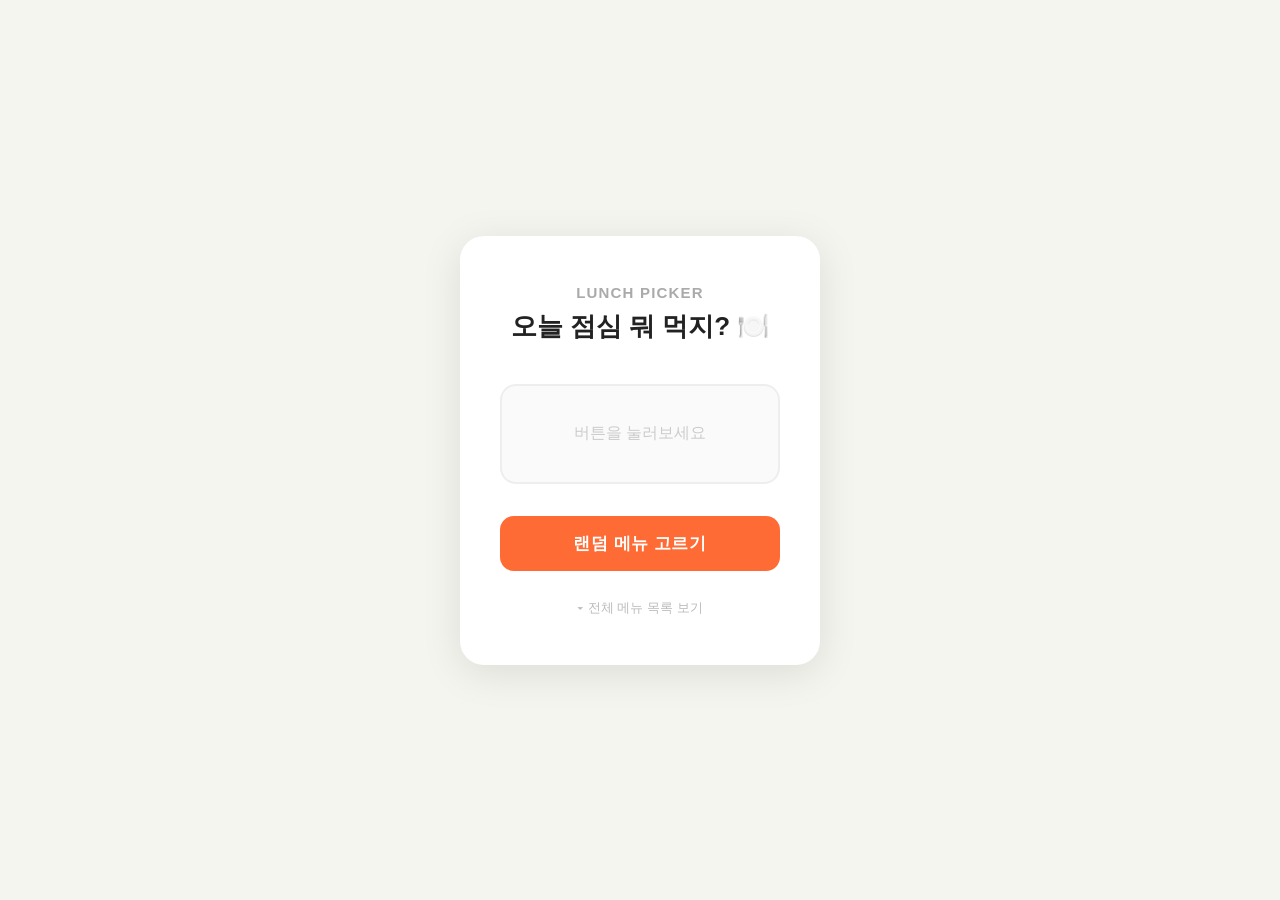
==== lunch-picker.html @ 8c80e116 "Add random lunch menu picker web page Single-file HTML app with clean UI, 20 preset Korean/Western m" ====
<!DOCTYPE html>
<html lang="ko">
<head>
  <meta charset="UTF-8" />
  <meta name="viewport" content="width=device-width, initial-scale=1.0" />
  <title>오늘 점심 뭐 먹지?</title>
  <style>
    /* ===== 전체 레이아웃 ===== */
    * {
      margin: 0;
      padding: 0;
      box-sizing: border-box;
    }

    body {
      font-family: 'Segoe UI', 'Apple SD Gothic Neo', sans-serif;
      background: #f5f5f0;
      min-height: 100vh;
      display: flex;
      align-items: center;
      justify-content: center;
    }

    .card {
      background: #ffffff;
      border-radius: 24px;
      padding: 48px 40px;
      width: 360px;
      text-align: center;
      box-shadow: 0 8px 40px rgba(0, 0, 0, 0.10);
    }

    /* ===== 제목 ===== */
    .title {
      font-size: 15px;
      font-weight: 600;
      letter-spacing: 0.08em;
      color: #aaa;
      text-transform: uppercase;
      margin-bottom: 8px;
    }

    .subtitle {
      font-size: 26px;
      font-weight: 700;
      color: #222;
      margin-bottom: 40px;
    }

    /* ===== 결과 표시 박스 ===== */
    .result-box {
      background: #fafafa;
      border: 2px solid #eee;
      border-radius: 16px;
      padding: 28px 20px;
      margin-bottom: 32px;
      min-height: 100px;
      display: flex;
      align-items: center;
      justify-content: center;
      transition: border-color 0.3s;
    }

    .result-box.highlight {
      border-color: #ff6b35;
      background: #fff8f5;
    }

    .result-text {
      font-size: 32px;
      font-weight: 700;
      color: #333;
      transition: all 0.3s;
    }

    .result-text.placeholder {
      font-size: 16px;
      color: #ccc;
      font-weight: 400;
    }

    /* ===== 버튼 ===== */
    .btn {
      display: inline-block;
      width: 100%;
      padding: 16px;
      background: #ff6b35;
      color: #fff;
      font-size: 17px;
      font-weight: 700;
      border: none;
      border-radius: 14px;
      cursor: pointer;
      transition: background 0.2s, transform 0.1s;
      letter-spacing: 0.03em;
    }

    .btn:hover {
      background: #e85d2a;
    }

    .btn:active {
      transform: scale(0.97);
    }

    /* ===== 메뉴 목록 표시 ===== */
    .menu-list-toggle {
      margin-top: 28px;
      font-size: 13px;
      color: #bbb;
      cursor: pointer;
      user-select: none;
    }

    .menu-list-toggle:hover {
      color: #888;
    }

    .menu-list {
      display: none;
      margin-top: 16px;
      text-align: left;
      background: #fafafa;
      border-radius: 12px;
      padding: 16px 20px;
    }

    .menu-list.open {
      display: block;
    }

    .menu-list p {
      font-size: 13px;
      color: #999;
      margin-bottom: 8px;
    }

    .menu-list ul {
      list-style: none;
      display: flex;
      flex-wrap: wrap;
      gap: 8px;
    }

    .menu-list ul li {
      background: #fff;
      border: 1px solid #eee;
      border-radius: 8px;
      padding: 4px 12px;
      font-size: 13px;
      color: #555;
    }
  </style>
</head>
<body>

<div class="card">
  <p class="title">Lunch Picker</p>
  <h1 class="subtitle">오늘 점심 뭐 먹지? 🍽️</h1>

  <div class="result-box" id="resultBox">
    <p class="result-text placeholder" id="resultText">버튼을 눌러보세요</p>
  </div>

  <button class="btn" onclick="pickMenu()">랜덤 메뉴 고르기</button>

  <div class="menu-list-toggle" onclick="toggleList()">
    ▾ 전체 메뉴 목록 보기
  </div>
  <div class="menu-list" id="menuList"></div>
</div>

<script>
  // ============================================================
  //  메뉴 목록 — 원하는 메뉴를 자유롭게 추가하거나 삭제하세요!
  //  형식: "메뉴 이름",  (마지막 항목 뒤 쉼표는 있어도 없어도 됩니다)
  // ============================================================
  const menus = [
    "된장찌개",
    "김치찌개",
    "부대찌개",
    "순두부찌개",
    "삼겹살",
    "제육볶음",
    "비빔밥",
    "냉면",
    "칼국수",
    "짜장면",
    "짬뽕",
    "탕수육",
    "초밥",
    "라멘",
    "돈까스",
    "파스타",
    "피자",
    "버거",
    "샐러드",
    "샌드위치",
  ];
  // ============================================================

  let lastIndex = -1;

  function pickMenu() {
    if (menus.length === 0) {
      document.getElementById('resultText').textContent = '메뉴가 없어요!';
      return;
    }

    // 같은 메뉴가 연속으로 나오지 않도록 처리
    let index;
    do {
      index = Math.floor(Math.random() * menus.length);
    } while (menus.length > 1 && index === lastIndex);
    lastIndex = index;

    const resultText = document.getElementById('resultText');
    const resultBox  = document.getElementById('resultBox');

    resultText.className = 'result-text';
    resultText.textContent = menus[index];
    resultBox.classList.add('highlight');

    setTimeout(() => resultBox.classList.remove('highlight'), 600);
  }

  function toggleList() {
    const list = document.getElementById('menuList');
    list.classList.toggle('open');

    if (list.classList.contains('open') && list.innerHTML === '') {
      list.innerHTML = '<p>현재 등록된 메뉴</p><ul>' +
        menus.map(m => `<li>${m}</li>`).join('') +
        '</ul>';
    }
  }
</script>

</body>
</html>
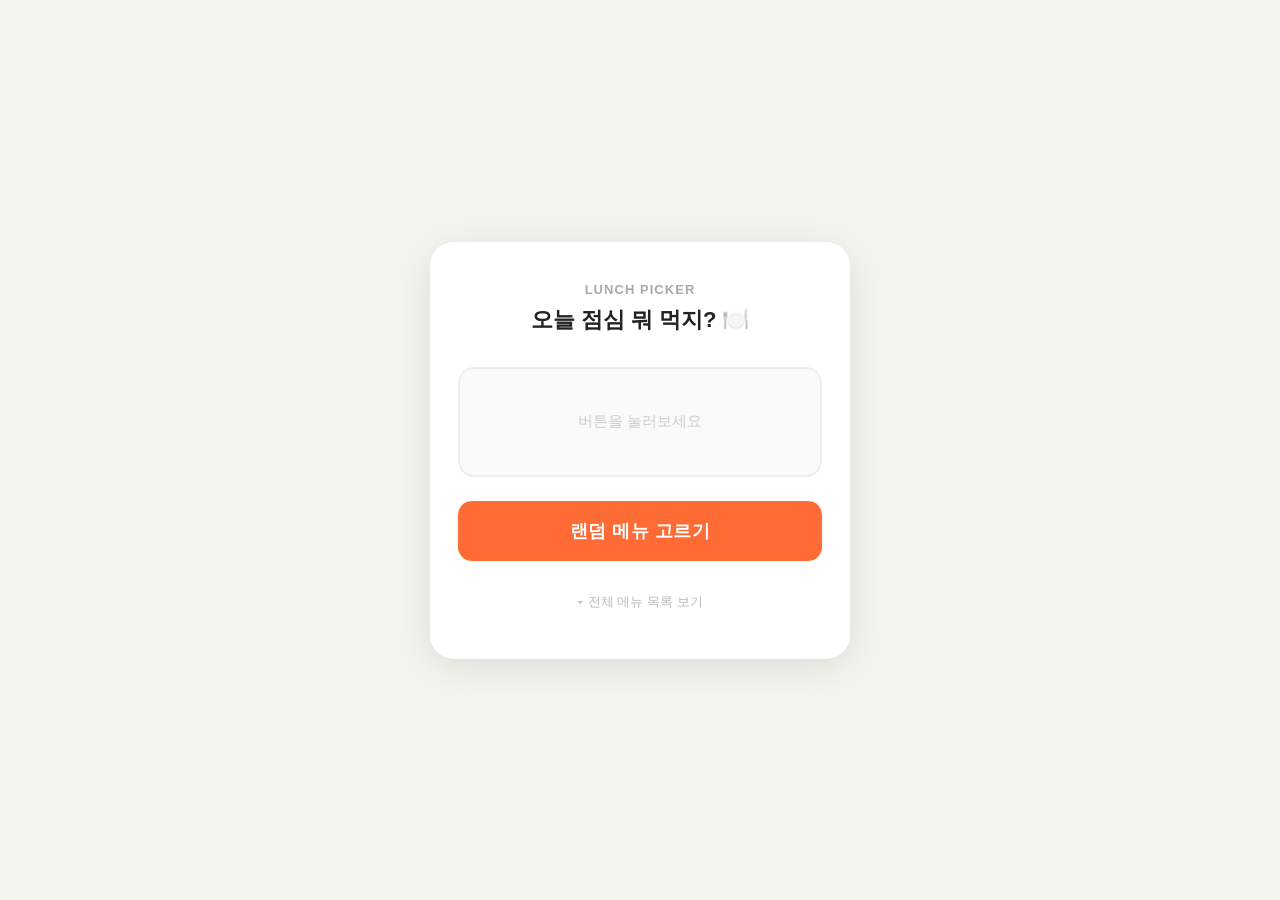
==== commit 2cd0b739: "Optimize lunch-picker for mobile devices - Use 100dvh for accurate mobile viewport height - Full-wid" ====
--- a/lunch-picker.html
+++ b/lunch-picker.html
@@ -16,23 +16,26 @@
       font-family: 'Segoe UI', 'Apple SD Gothic Neo', sans-serif;
       background: #f5f5f0;
       min-height: 100vh;
+      min-height: 100dvh; /* 모바일 주소창 포함 정확한 높이 */
       display: flex;
       align-items: center;
       justify-content: center;
+      padding: 16px;
     }
 
     .card {
       background: #ffffff;
       border-radius: 24px;
-      padding: 48px 40px;
-      width: 360px;
+      padding: 40px 28px;
+      width: 100%;
+      max-width: 420px;
       text-align: center;
       box-shadow: 0 8px 40px rgba(0, 0, 0, 0.10);
     }
 
     /* ===== 제목 ===== */
     .title {
-      font-size: 15px;
+      font-size: 13px;
       font-weight: 600;
       letter-spacing: 0.08em;
       color: #aaa;
@@ -41,10 +44,10 @@
     }
 
     .subtitle {
-      font-size: 26px;
+      font-size: 22px;
       font-weight: 700;
       color: #222;
-      margin-bottom: 40px;
+      margin-bottom: 32px;
     }
 
     /* ===== 결과 표시 박스 ===== */
@@ -53,8 +56,8 @@
       border: 2px solid #eee;
       border-radius: 16px;
       padding: 28px 20px;
-      margin-bottom: 32px;
-      min-height: 100px;
+      margin-bottom: 24px;
+      min-height: 110px;
       display: flex;
       align-items: center;
       justify-content: center;
@@ -67,14 +70,14 @@
     }
 
     .result-text {
-      font-size: 32px;
+      font-size: 34px;
       font-weight: 700;
       color: #333;
       transition: all 0.3s;
     }
 
     .result-text.placeholder {
-      font-size: 16px;
+      font-size: 15px;
       color: #ccc;
       font-weight: 400;
     }
@@ -83,16 +86,18 @@
     .btn {
       display: inline-block;
       width: 100%;
-      padding: 16px;
+      padding: 18px;          /* 모바일 터치 영역 확보 */
       background: #ff6b35;
       color: #fff;
-      font-size: 17px;
+      font-size: 18px;
       font-weight: 700;
       border: none;
       border-radius: 14px;
       cursor: pointer;
       transition: background 0.2s, transform 0.1s;
       letter-spacing: 0.03em;
+      -webkit-tap-highlight-color: transparent; /* iOS 탭 하이라이트 제거 */
+      touch-action: manipulation;               /* 더블탭 줌 방지 */
     }
 
     .btn:hover {
@@ -101,15 +106,18 @@
 
     .btn:active {
       transform: scale(0.97);
+      background: #e85d2a;
     }
 
     /* ===== 메뉴 목록 표시 ===== */
     .menu-list-toggle {
-      margin-top: 28px;
+      margin-top: 24px;
+      padding: 8px 0;         /* 모바일 터치 영역 확보 */
       font-size: 13px;
       color: #bbb;
       cursor: pointer;
       user-select: none;
+      -webkit-tap-highlight-color: transparent;
     }
 
     .menu-list-toggle:hover {
@@ -118,7 +126,7 @@
 
     .menu-list {
       display: none;
-      margin-top: 16px;
+      margin-top: 12px;
       text-align: left;
       background: #fafafa;
       border-radius: 12px;
@@ -146,7 +154,7 @@
       background: #fff;
       border: 1px solid #eee;
       border-radius: 8px;
-      padding: 4px 12px;
+      padding: 5px 12px;
       font-size: 13px;
       color: #555;
     }
